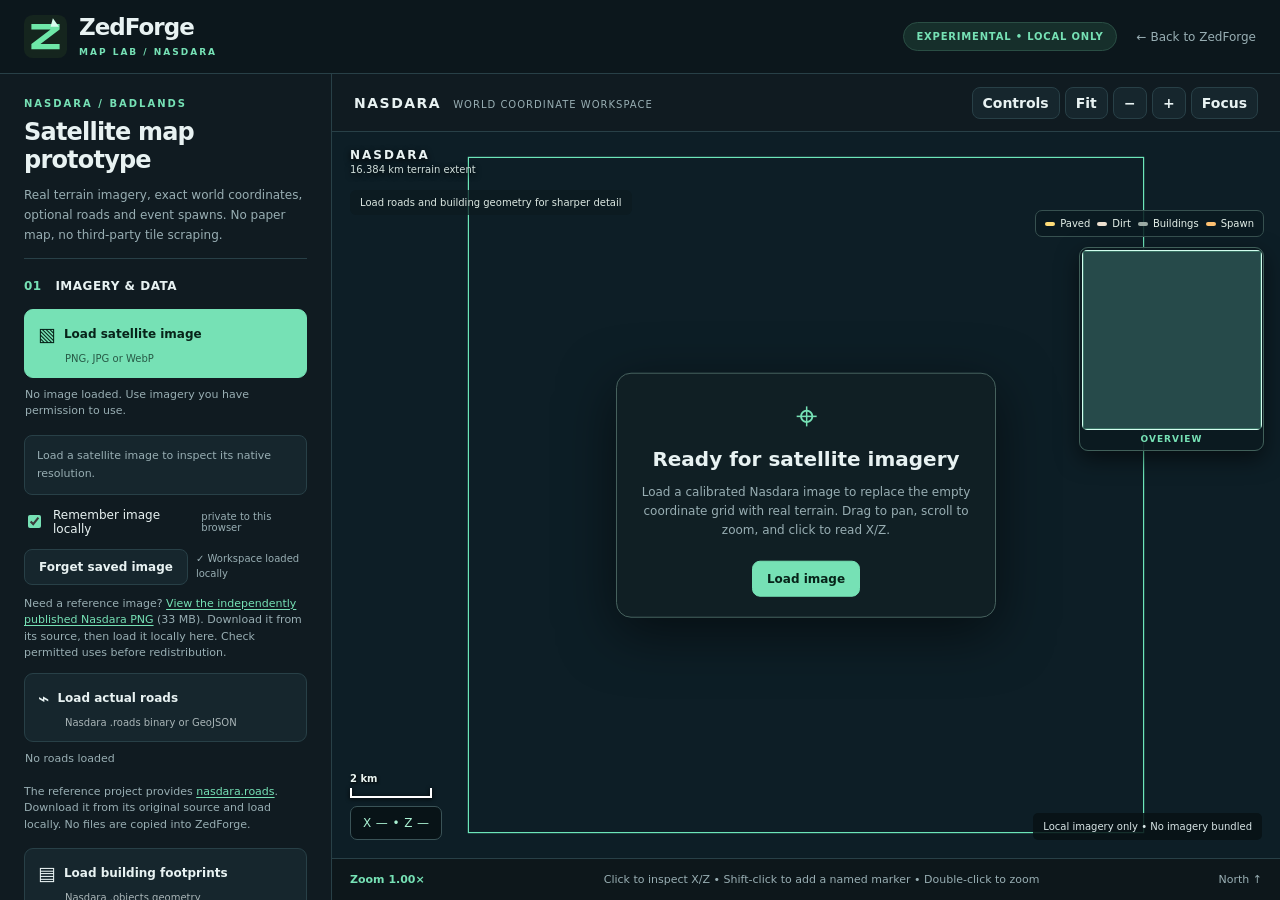
==== map-lab/index.html @ c5c5b5a6 "Stabilize Nasdara buildings and road detail" ====
<!doctype html>
<html lang="en">
<head>
<meta charset="utf-8">
<meta name="viewport" content="width=device-width, initial-scale=1">
<meta name="theme-color" content="#0c1214">
<meta name="description" content="ZedForge Map Lab — offline-capable calibrated Nasdara satellite viewer, marker manager and local storage.">
<title>Nasdara Map Lab • ZedForge</title>
<link rel="icon" href="../assets/logo.svg" type="image/svg+xml">
<link rel="stylesheet" href="./style.css">
<script src="./projection.js" defer></script>
<script src="./storage.js" defer></script>
<script src="../vendor/jszip.min.js" defer></script>
<script src="./mapdata.js" defer></script>
<script src="./app.js" defer></script>
</head>
<body>
<div class="shell">
<header class="topbar">
 <div class="brand"><img src="../assets/logo.svg" alt=""><div><strong>ZedForge</strong><small>MAP LAB / NASDARA</small></div></div>
 <div class="topright"><span class="state-pill">EXPERIMENTAL • LOCAL ONLY</span><a href="../" class="backlink">← Back to ZedForge</a></div>
</header>
<div class="workspace">
<aside class="sidebar">
 <div class="head"><div class="eyebrow">NASDARA / BADLANDS</div><h1>Satellite map prototype</h1><p>Real terrain imagery, exact world coordinates, optional roads and event spawns. No paper map, no third-party tile scraping.</p></div>
 <section class="group">
  <h2><span>01</span> Imagery & data</h2>
  <label class="file-button" for="image-file"><span>▧</span> Load satellite image <small>PNG, JPG or WebP</small></label>
  <input id="image-file" type="file" accept="image/png,image/jpeg,image/webp" hidden>
  <div class="data-state" id="image-status">No image loaded. Use imagery you have permission to use.</div>
  <div id="source-quality" class="source-quality" role="status">Load a satellite image to inspect its native resolution.</div>
  <label class="toggle" for="remember-image"><input id="remember-image" type="checkbox" checked> Remember image locally <span>private to this browser</span></label>
  <div class="button-row storage-line"><button id="forget-image" class="secondary">Forget saved image</button><span id="local-storage-status" class="data-state">Checking local storage…</span></div>
  <p class="hint">Need a reference image? <a class="reference-link" href="https://github.com/FeliciaDayZ/DayZ-Vehicle-Map/blob/main/data/maps/nasdara.png" target="_blank" rel="noopener noreferrer">View the independently published Nasdara PNG</a> (33 MB). Download it from its source, then load it locally here. Check permitted uses before redistribution.</p>
  <label class="file-button secondary" for="roads-file"><span>⌁</span> Load actual roads <small>Nasdara .roads binary or GeoJSON</small></label>
  <input id="roads-file" type="file" accept=".roads,.json,.geojson,application/json,application/octet-stream" hidden>
  <div class="data-state" id="roads-status">No roads loaded</div>
  <p class="hint source-tip">The reference project provides <a class="reference-link" target="_blank" rel="noopener noreferrer" href="https://github.com/FeliciaDayZ/DayZ-Vehicle-Map/blob/main/data/roads/nasdara.roads">nasdara.roads</a>. Download it from its original source and load locally. No files are copied into ZedForge.</p>
  <label class="file-button secondary" for="objects-file"><span>▤</span> Load building footprints <small>Nasdara .objects geometry</small></label>
  <input id="objects-file" type="file" accept=".objects,application/octet-stream" hidden>
  <div class="data-state" id="objects-status">No structure layer</div>
  <label class="file-button secondary" for="pictures-file"><span>▧</span> Load detailed building pictures <small>ZIP of numbered PNGs, or select multiple PNG files</small></label>
  <input id="pictures-file" type="file" accept=".zip,image/png" multiple hidden>
  <div class="data-state" id="pictures-status">No building pictures loaded; polygons will be shown instead</div>
  <p class="hint source-tip">To add accurate footprints, use the independently published <a class="reference-link" target="_blank" rel="noopener noreferrer" href="https://github.com/FeliciaDayZ/DayZ-Vehicle-Map/blob/main/data/objects/nasdara/nasdara.objects">nasdara.objects</a> file. It contains model outlines. For detailed top-down artwork, add a ZIP of the corresponding <a class="reference-link" target="_blank" rel="noopener noreferrer" href="https://github.com/FeliciaDayZ/DayZ-Vehicle-Map/tree/main/data/objects/nasdara/pictures">numbered model pictures</a> or select the PNG files from that directory. Image decoding is lazy and memory-bounded.</p>
  <label class="file-button secondary" for="events-file"><span>⌖</span> Add spawn overlay <small>cfgeventspawns.xml • optional</small></label>
  <input id="events-file" type="file" accept=".xml,text/xml,application/xml" hidden>
  <div class="data-state" id="events-status">No event positions loaded</div>
 </section>
 <section class="group">
  <h2><span>02</span> Layers</h2>
  <label class="toggle"><input id="show-roads" type="checkbox" checked> Roads <span>vector overlay</span></label>
  <label class="toggle sub-toggle"><input id="show-asphalt" type="checkbox" checked> Paved roads</label>
  <label class="toggle sub-toggle"><input id="show-dirt" type="checkbox" checked> Dirt tracks</label>
  <label class="toggle"><input id="show-structures" type="checkbox" checked> Detailed buildings <span>high zoom • PNG artwork if loaded</span></label>
  <label class="toggle"><input id="show-spawns" type="checkbox" checked> Imported spawn positions</label>
  <label class="toggle"><input id="show-grid" type="checkbox"> Coordinate grid</label>
  <label class="toggle"><input id="show-overview" type="checkbox" checked> Overview navigator</label>
  <label class="toggle"><input id="show-markers" type="checkbox" checked> My markers</label>
  <label class="field" for="event-filter">Event filter</label>
  <select id="event-filter"><option value="all">All events</option></select>
  <label class="field" for="satellite-tone">Satellite appearance</label>
  <select id="satellite-tone"><option value="natural">Natural colours</option><option value="vivid">Enhanced detail</option><option value="lowlight">Darkened tactical</option></select>
  <label class="field" for="overlay-alpha">Overlay strength <output id="overlay-alpha-value">85%</output></label>
  <input id="overlay-alpha" type="range" min="20" max="100" step="5" value="85">
  <label class="field" for="road-visibility">Road visibility <output id="road-visibility-value">120%</output></label>
  <input id="road-visibility" type="range" min="40" max="140" step="10" value="120">
  <p class="hint">Adjust roadway contrast independently of building opacity.</p>
 </section>
 <section class="group">
  <h2><span>03</span> Coordinates</h2>
  <p class="hint">X increases east, Z increases north. Use metres, not image pixels.</p>
  <div class="coords"><label>X <input id="coord-x" type="number" min="0" max="16384" step="0.001" placeholder="X" value="8192"></label><label>Z <input id="coord-z" type="number" min="0" max="16384" step="0.001" placeholder="Z" value="8192"></label></div>
  <div class="button-row"><button id="go-coords" class="primary">Locate</button><button id="add-marker" class="secondary">+ Marker</button></div>
  <div class="button-row"><button id="update-marker" class="secondary" disabled>Update selected marker</button></div>
  <div class="button-row"><button id="copy-coords" class="secondary">Copy X/Z</button><button id="export-markers" class="secondary">Export CSV</button></div>
  <div class="button-row"><button id="clear-markers" class="subtle">Clear markers</button></div>
  <div class="tool-divider"></div>
  <div class="section-label">DISTANCE MEASUREMENT</div>
  <div class="button-row"><button id="measure-toggle" class="secondary">Measure distance</button><button id="measure-reset" class="secondary">Clear measurement</button></div>
  <div class="data-state" id="measure-status">Measure the distance between two map locations in metres.</div>
  <label class="field" for="marker-label">Marker label (optional)</label>
  <input type="text" id="marker-label" maxlength="60" placeholder="e.g. Trader, Vehicle spawn">
  <div id="marker-count" class="data-state">0 markers</div>
  <div id="marker-list" class="marker-list" aria-label="Saved coordinate markers"><div class="data-state">No markers placed yet.</div></div>
 </section>
 <div class="sidebar-foot">
  <strong>Verified calibration</strong>
  <p>16,384 × 16,384 m • north-up<br>4,096px reference image = 4 m/px<br>Image Y = (1 − Z / 16,384) × height.</p>
  <p class="privacy">Your uploaded images, roads and XML are processed in your browser. Optionally saved in this browser's local storage. Nothing is sent to our servers.</p>
 </div>
</aside>
<main class="map-shell">
 <div class="map-toolbar"><div class="map-title"><strong>NASDARA</strong><span>WORLD COORDINATE WORKSPACE</span></div>
 <div class="toolbar-actions"><button id="toggle-sidebar" aria-label="Toggle controls">Controls</button><button id="fit-map" aria-label="Fit map">Fit</button><button id="zoom-out" aria-label="Zoom out">−</button><button id="zoom-in" aria-label="Zoom in">+</button><button id="focus-map" aria-label="Toggle focused map view">Focus</button></div>
 </div>
 <div class="map-region" id="map-region" aria-label="Drop your own calibrated Nasdara satellite PNG here to load it">
   <canvas id="map-canvas" aria-label="Interactive Nasdara map" role="img"></canvas>
   <div class="loading-panel" id="empty-overlay">
    <div class="empty-symbol">⌖</div>
    <h2>Ready for satellite imagery</h2><p>Load a calibrated Nasdara image to replace the empty coordinate grid with real terrain. Drag to pan, scroll to zoom, and click to read X/Z.</p>
    <label for="image-file" class="primary inline-upload">Load image</label>
   </div>
   <div class="map-corner"><strong>NASDARA</strong><span>16.384 km terrain extent</span></div>
   <div class="map-readout" id="cursor-readout">X — • Z —</div>
   <div class="map-credit" id="map-credit">Local imagery only • No imagery bundled</div>
   <div class="map-legend"><span><i class="legend-road"></i> Paved</span><span><i class="legend-dirt"></i> Dirt</span><span><i class="legend-building"></i> Buildings</span><span><i class="legend-spawn"></i> Spawn</span></div>
   <div class="scale-widget"><div id="scale-label">1 km</div><div id="scale-line"></div></div>
   <div id="overview-panel" class="overview-panel"><canvas id="overview-canvas" width="180" height="180" aria-label="Map overview navigator" title="Click to jump to a location"></canvas><span>OVERVIEW</span></div>
   <div id="map-layer-count" class="layer-info" role="status">Satellite image only • Load actual roads and buildings for detail</div>
   <div class="drop-prompt" id="map-drop-prompt">Drop satellite image to load locally</div>
 </div>
 <div class="bottom-bar"><span id="zoom-label">Zoom 1×</span><span id="selected-readout">Click to inspect X/Z • Shift-click to add a named marker • Double-click to zoom</span><span id="notice">North ↑</span></div>
</main>
</div>
<div class="toast" id="toast" role="status" aria-live="polite"></div>
</div>
</body>
</html>
---- map-lab/style.css ----
:root{font-family:Inter,system-ui,-apple-system,"Segoe UI",sans-serif;color-scheme:dark;--bg:#0a1115;--panel:#101b21;--panel2:#16262d;--edge:#284047;--text:#e8f2f2;--muted:#98aeb3;--accent:#76e1b5;--accentText:#072319;--amber:#f1c27d}*{box-sizing:border-box}body{margin:0;background:var(--bg);color:var(--text)}button,input,select{font:inherit}button{cursor:pointer}button:disabled{opacity:.45;cursor:not-allowed}a{color:inherit;text-decoration:none}.shell{height:100dvh;min-height:530px;display:flex;flex-direction:column}.topbar{height:74px;background:#0c171c;border-bottom:1px solid var(--edge);display:flex;align-items:center;justify-content:space-between;gap:16px;padding:0 24px;flex-shrink:0}.brand{display:flex;align-items:center;gap:12px}.brand img{height:43px;width:43px}.brand strong{display:block;font-size:23px;letter-spacing:-1px}.brand small{font-weight:800;letter-spacing:2px;font-size:9px;color:var(--accent)}.topright{display:flex;align-items:center;gap:20px}.state-pill{border:1px solid #2a4e44;background:#162f2b;padding:8px 12px;color:var(--accent);font-size:10px;font-weight:800;letter-spacing:.8px;border-radius:20px}.backlink{font-size:12px;color:var(--muted)}.backlink:hover{color:var(--accent)}.workspace{display:flex;min-height:0;flex:1}.sidebar{width:332px;flex:0 0 332px;overflow-y:auto;background:var(--panel);border-right:1px solid var(--edge);padding:24px}.eyebrow{font-size:10px;letter-spacing:2px;font-weight:850;color:var(--accent)}h1{font-size:24px;line-height:1.15;margin:10px 0;letter-spacing:-.8px}.head p{font-size:12px;line-height:1.65;color:var(--muted)}.group{border-top:1px solid var(--edge);padding:20px 0}.group h2{font-size:12px;letter-spacing:.5px;text-transform:uppercase;margin:0 0 16px}.group h2 span{color:var(--accent);padding-right:9px}.file-button{display:flex;flex-wrap:wrap;align-items:center;gap:8px;background:var(--accent);color:var(--accentText);padding:13px;border:1px solid var(--accent);border-radius:9px;cursor:pointer;font-size:12px;font-weight:800;margin-top:8px}.file-button span{font-size:19px}.file-button small{font-size:10px;flex-basis:100%;margin-left:27px;font-weight:500;opacity:.7}.file-button.secondary{background:var(--panel2);color:var(--text);border-color:var(--edge)}.file-button:hover{filter:brightness(1.08)}.data-state{font-size:11px;color:var(--muted);padding:9px 1px;line-height:1.45}.toggle{display:flex;gap:9px;align-items:center;font-size:12px;margin:13px 0;color:var(--text)}.toggle span{color:var(--muted);font-size:10px}.toggle input{accent-color:var(--accent)}.field{font-size:11px;font-weight:700;color:var(--muted);display:block;margin:20px 0 6px}select,input[type=number]{background:var(--panel2);border:1px solid var(--edge);border-radius:8px;color:var(--text);padding:10px;width:100%;min-width:0}select:focus-visible,input:focus-visible,button:focus-visible,.file-button:focus-visible{outline:2px solid var(--accent);outline-offset:2px}.hint{font-size:11px;color:var(--muted);line-height:1.5}.coords{display:grid;grid-template-columns:1fr 1fr;gap:8px}.coords label{font-size:11px;color:var(--muted);font-weight:700}.coords input{margin-top:5px}.button-row{display:flex;gap:8px;margin-top:8px}.button-row button{flex:1;min-width:0}button,.inline-upload{border:1px solid var(--edge);border-radius:8px;background:var(--panel2);color:var(--text);padding:10px 14px;font-size:12px;font-weight:750}.primary,.inline-upload{background:var(--accent);color:var(--accentText);border-color:var(--accent)}.subtle{background:transparent;color:var(--muted)}button:hover,.inline-upload:hover{filter:brightness(1.1)}.sidebar-foot{border-top:1px solid var(--edge);padding-top:18px;font-size:11px}.sidebar-foot strong{color:var(--accent)}.sidebar-foot p{color:var(--muted);line-height:1.7}.privacy{border-left:2px solid var(--accent);padding-left:10px}.map-shell{min-width:0;min-height:0;flex:1;display:flex;flex-direction:column}.map-toolbar{height:58px;background:var(--panel);border-bottom:1px solid var(--edge);padding:0 22px;display:flex;align-items:center;justify-content:space-between;flex-shrink:0}.map-title{display:flex;gap:12px;align-items:baseline}.map-title strong{font-size:14px;letter-spacing:1.5px}.map-title span{font-size:10px;color:var(--muted);letter-spacing:1px}.toolbar-actions{display:flex;gap:5px}.toolbar-actions button{height:32px;min-width:34px;padding:0 10px;font-size:14px}.map-region{position:relative;min-height:200px;flex:1;overflow:hidden;background:radial-gradient(ellipse at 50% 44%,#15262b,#09151a)}#map-canvas{width:100%;height:100%;display:block;touch-action:none;cursor:crosshair}.map-region.dragging #map-canvas{cursor:grabbing}.map-corner{position:absolute;top:16px;left:18px;display:flex;flex-direction:column;gap:2px;pointer-events:none;text-shadow:0 2px 6px #000}.map-corner strong{font-size:12px;letter-spacing:2px}.map-corner span{font-size:10px;color:#d0deda}.map-readout{position:absolute;left:18px;bottom:18px;background:#071216db;border:1px solid #3a5357;border-radius:7px;color:#aaf2d3;padding:9px 12px;font-size:12px;letter-spacing:.4px;font-variant-numeric:tabular-nums;pointer-events:none}.map-credit{position:absolute;right:18px;bottom:18px;color:#d8e5e6;background:#071216db;padding:8px 10px;border-radius:5px;font-size:10px;pointer-events:none}.bottom-bar{background:#0d171b;border-top:1px solid var(--edge);display:flex;align-items:center;justify-content:space-between;gap:10px;padding:12px 18px;font-size:11px;color:var(--muted);min-height:42px}.bottom-bar span:first-child{color:var(--accent);font-weight:750}.loading-panel{position:absolute;top:50%;left:50%;transform:translate(-50%,-50%);text-align:center;max-width:min(380px,calc(100vw - 60px));padding:20px;border:1px solid #46615d;background:#101f25ef;border-radius:15px;box-shadow:0 15px 55px #0008}.loading-panel h2{font-size:20px;margin:8px 0}.loading-panel p{font-size:12px;color:var(--muted);line-height:1.6}.empty-symbol{font-size:38px;color:var(--accent)}.inline-upload{display:inline-block;cursor:pointer;margin-top:8px}.loading-panel.hidden{display:none}.toast{position:fixed;right:20px;bottom:68px;max-width:min(400px,90vw);background:var(--panel2);border:1px solid var(--accent);border-radius:9px;padding:14px 18px;font-size:12px;color:var(--text);box-shadow:0 8px 32px #000a;z-index:10;display:none}@media(max-width:850px){.shell{height:auto;min-height:100dvh}.workspace{flex-direction:column}.sidebar{width:100%;flex:0 0 auto;max-height:none;overflow:visible}.map-shell{height:67vh;min-height:420px}.topbar{padding:0 12px}.topright{gap:8px}.state-pill{display:none}.map-title span{display:none}.bottom-bar{font-size:10px}.bottom-bar span:last-child{display:none}}
/* Map Lab v0.3.2 — durable local imagery and marker management */
.source-quality{background:var(--panel2);border:1px solid var(--edge);padding:11px 12px;border-radius:8px;line-height:1.6;font-size:11px;color:var(--muted);margin:8px 0 12px}
.storage-line{align-items:center}
.storage-line button{flex:0 0 auto}
.storage-line .data-state{font-size:10px;padding:0}
#marker-label{width:100%;min-width:0;background:var(--panel2);border:1px solid var(--edge);border-radius:8px;color:var(--text);padding:10px;margin-bottom:10px}
.marker-list{max-height:225px;overflow-y:auto;display:flex;flex-direction:column;gap:5px}
.marker-line{border:1px solid var(--edge);background:var(--panel2);border-radius:8px;padding:8px 9px;display:flex;align-items:center;gap:8px}
.marker-line .marker-label{font-size:11px;font-weight:800;line-height:1.4;overflow-wrap:anywhere;display:block}
.marker-line .marker-coords{font-size:10px;color:var(--muted);display:block;margin-top:3px}
.marker-line .marker-open{background:transparent;border:0;color:var(--text);padding:3px;flex:1;text-align:left;min-width:0}
.marker-line .marker-delete{border-color:var(--edge);padding:4px 8px;font-size:12px;color:#f3aab1;flex:0 0 auto}
.marker-line .marker-open:hover .marker-label{color:var(--accent)}
.map-region.drop-active:after{content:"";position:absolute;inset:8px;border:3px dashed var(--accent);border-radius:8px;pointer-events:none;z-index:3}
.drop-prompt{display:none;position:absolute;top:50%;left:50%;transform:translate(-50%,-50%);background:#0d242ef5;border:1px solid var(--accent);border-radius:14px;color:#c2ffe2;font-size:17px;font-weight:800;padding:36px 30px;z-index:4;pointer-events:none}
.map-region.drop-active .drop-prompt{display:block}
@media(max-width:850px){.marker-list{max-height:180px}}

.marker-line.selected{border-color:var(--accent);background:#16342d}
.marker-line.selected .marker-label{color:var(--accent)}

/* v0.3.3 major map rendering release */
.reference-link{color:var(--accent);text-decoration:underline;text-underline-offset:2px}
.source-tip{font-size:11px;margin:8px 0 15px}
.sub-toggle{padding-left:19px;opacity:.85}
#overlay-alpha{display:block;width:100%;accent-color:var(--accent);margin:10px 0 5px}
#overlay-alpha-value{float:right;color:var(--accent);font-weight:750}
.tool-divider{border-top:1px solid var(--edge);margin:20px 0}
.section-label{font-size:10px;letter-spacing:1.6px;font-weight:850;color:var(--accent)}
.map-legend{position:absolute;right:16px;top:78px;display:flex;flex-wrap:wrap;gap:7px;pointer-events:none;color:#e4f0e9;background:#0a1b20d9;border:1px solid #375150;border-radius:7px;padding:7px 9px;font-size:10px}
.map-legend span{display:inline-flex;align-items:center;gap:5px}
.map-legend i{width:10px;height:4px;border-radius:4px;display:inline-block}
.legend-road{background:#ffdc78}.legend-dirt{background:#eee0d0}.legend-building{background:#9baaa4}.legend-spawn{background:#ffc171}
.scale-widget{position:absolute;left:18px;bottom:60px;pointer-events:none;color:#e8f4f0;text-shadow:1px 1px 3px #000;font-size:10px;font-weight:750}
#scale-line{width:80px;height:10px;border-left:2px solid white;border-right:2px solid white;border-bottom:2px solid white;filter:drop-shadow(0 1px 2px black);margin-top:4px}
.overview-panel{position:absolute;right:16px;top:115px;width:185px;padding:2px;background:#0b1b20ec;border:1px solid #41605a;border-radius:9px;box-shadow:0 8px 22px #0008}
.overview-panel canvas{display:block;width:180px;height:180px;cursor:crosshair;border-radius:5px}
.overview-panel span{display:block;text-align:center;font-size:9px;font-weight:850;color:var(--accent);letter-spacing:1px;padding:4px}
.overview-panel.hidden{display:none}
.layer-info{position:absolute;left:18px;top:58px;max-width:45%;font-size:10px;color:#dce8e2;padding:7px 10px;background:#0b1b20ba;border-radius:6px;pointer-events:none}
.focus-mode .sidebar{display:none}
.focus-mode .map-shell{width:100%}
.focus-mode .map-toolbar{height:47px}
.map-region.measuring #map-canvas{cursor:crosshair}
#measure-toggle.active{border-color:var(--accent);color:var(--accent);background:#15362a}
@media(max-width:960px){.overview-panel{right:12px;top:110px;width:145px}.overview-panel canvas{width:140px;height:140px}.map-legend{max-width:180px}.layer-info{max-width:56%}}
@media(max-width:580px){.overview-panel{display:none}.map-toolbar{padding:0 8px}.toolbar-actions{gap:3px}.toolbar-actions button{padding:0 7px;font-size:12px}.map-title{font-size:11px}.map-legend{display:none}.layer-info{max-width:88%;top:52px}.map-readout{bottom:13px}.scale-widget{bottom:57px}}

/* Zoomed building picture layer, matching local .objects model indices */
#pictures-status{color:var(--accent)}

#road-visibility{display:block;width:100%;accent-color:var(--accent);margin:10px 0 4px}
#road-visibility-value{float:right;color:var(--accent);font-weight:800}
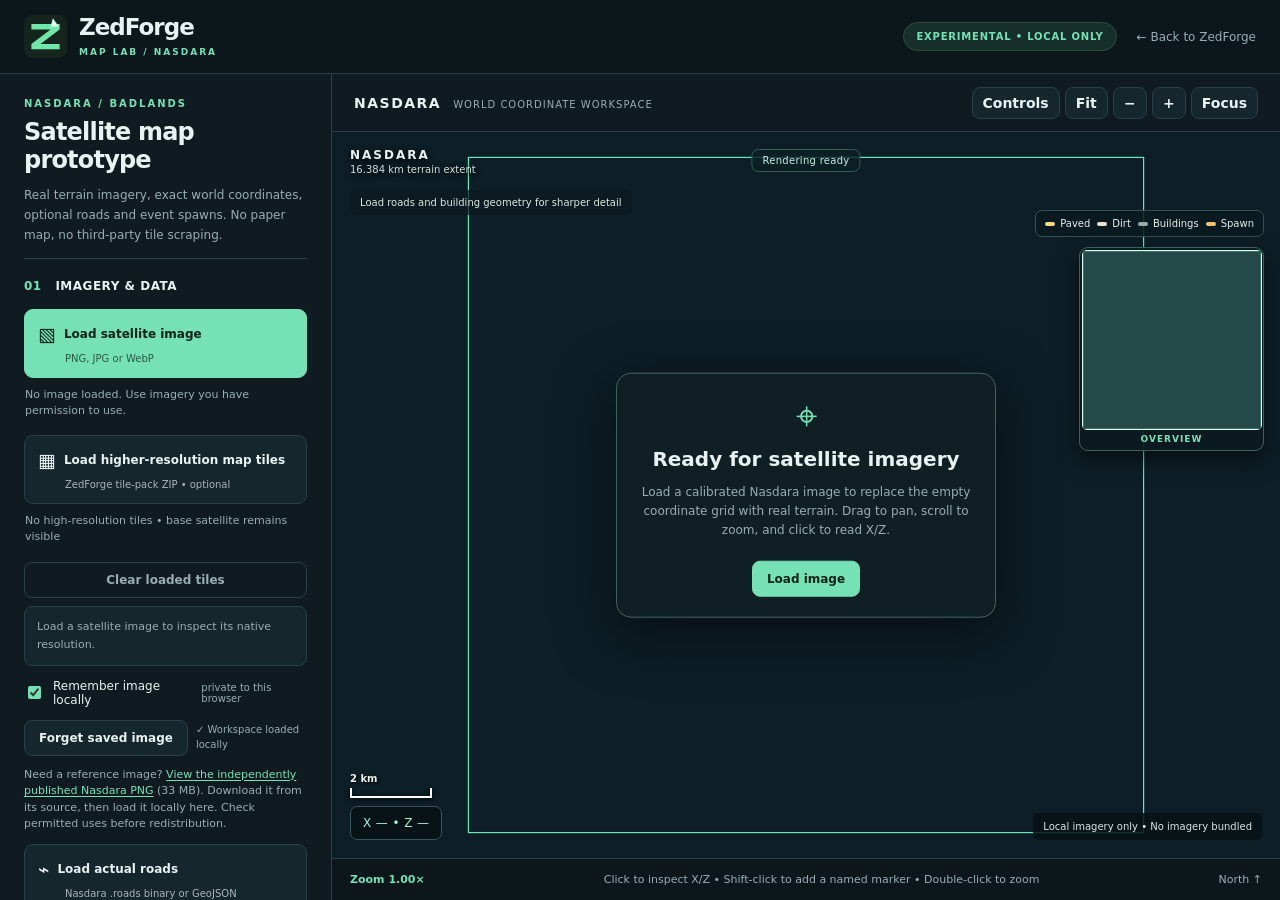
==== commit 7336889e: "Complete Nasdara map tools release" ====
--- a/map-lab/index.html
+++ b/map-lab/index.html
@@ -12,6 +12,8 @@
 <script src="./storage.js" defer></script>
 <script src="../vendor/jszip.min.js" defer></script>
 <script src="./mapdata.js" defer></script>
+<script src="./vegetation.js" defer></script>
+<script src="./advanced.js" defer></script>
 <script src="./app.js" defer></script>
 </head>
 <body>
@@ -28,6 +30,10 @@
   <label class="file-button" for="image-file"><span>▧</span> Load satellite image <small>PNG, JPG or WebP</small></label>
   <input id="image-file" type="file" accept="image/png,image/jpeg,image/webp" hidden>
   <div class="data-state" id="image-status">No image loaded. Use imagery you have permission to use.</div>
+  <label class="file-button secondary" for="tile-file"><span>▦</span> Load higher-resolution map tiles <small>ZedForge tile-pack ZIP • optional</small></label>
+  <input id="tile-file" type="file" accept=".zip,application/zip" hidden>
+  <div class="data-state" id="tile-status">No high-resolution tiles • base satellite remains visible</div>
+  <div class="button-row"><button id="clear-tiles" class="subtle">Clear loaded tiles</button></div>
   <div id="source-quality" class="source-quality" role="status">Load a satellite image to inspect its native resolution.</div>
   <label class="toggle" for="remember-image"><input id="remember-image" type="checkbox" checked> Remember image locally <span>private to this browser</span></label>
   <div class="button-row storage-line"><button id="forget-image" class="secondary">Forget saved image</button><span id="local-storage-status" class="data-state">Checking local storage…</span></div>
@@ -46,6 +52,12 @@
   <label class="file-button secondary" for="events-file"><span>⌖</span> Add spawn overlay <small>cfgeventspawns.xml • optional</small></label>
   <input id="events-file" type="file" accept=".xml,text/xml,application/xml" hidden>
   <div class="data-state" id="events-status">No event positions loaded</div>
+  <label class="file-button secondary" for="poi-file"><span>⌖</span> Import place names / locations <small>CSV or GeoJSON • towns, military, fuel, landmarks</small></label>
+  <input id="poi-file" type="file" accept=".csv,.json,.geojson,text/csv,application/json" hidden>
+  <div class="data-state" id="poi-status">No verified POI locations imported</div>
+  <label class="file-button secondary" for="trees-file"><span>♣</span> Import actual vegetation points <small>CSV / GeoJSON with game X/Z positions</small></label>
+  <input id="trees-file" type="file" accept=".csv,.json,.geojson,text/csv,application/json" hidden>
+  <div class="data-state" id="trees-status">No tree-position dataset imported • colour enhancement still available</div>
  </section>
  <section class="group">
   <h2><span>02</span> Layers</h2>
@@ -57,14 +69,26 @@
   <label class="toggle"><input id="show-grid" type="checkbox"> Coordinate grid</label>
   <label class="toggle"><input id="show-overview" type="checkbox" checked> Overview navigator</label>
   <label class="toggle"><input id="show-markers" type="checkbox" checked> My markers</label>
+  <label class="toggle"><input id="show-pois" type="checkbox" checked> Towns, places and POI labels</label>
+  <label class="toggle"><input id="show-trees" type="checkbox" checked> Verified trees <span>only if imported</span></label>
   <label class="field" for="event-filter">Event filter</label>
   <select id="event-filter"><option value="all">All events</option></select>
+  <label class="field" for="poi-search">Find a mapped location</label>
+  <input id="poi-search" type="search" placeholder="Town, airfield, military…" autocomplete="off">
+  <select id="poi-results" class="poi-results" size="4" aria-label="Matching map locations"></select>
+  <div class="data-state" id="poi-search-status">Import a named location file to search.</div>
   <label class="field" for="satellite-tone">Satellite appearance</label>
   <select id="satellite-tone"><option value="natural">Natural colours</option><option value="vivid">Enhanced detail</option><option value="lowlight">Darkened tactical</option></select>
   <label class="field" for="overlay-alpha">Overlay strength <output id="overlay-alpha-value">85%</output></label>
   <input id="overlay-alpha" type="range" min="20" max="100" step="5" value="85">
   <label class="field" for="road-visibility">Road visibility <output id="road-visibility-value">120%</output></label>
   <input id="road-visibility" type="range" min="40" max="140" step="10" value="120">
+  <label class="field" for="road-width">Road overlay width <output id="road-width-value">8.0 m</output></label>
+  <input id="road-width" type="range" min="3" max="12" step="0.5" value="8">
+  <p class="hint">At close zoom, scales paved road width to the terrain's metres; dirt tracks remain narrower. Overview width is unchanged.</p>
+  <label class="field" for="vegetation-detail">Vegetation detail <output id="vegetation-detail-value">60%</output></label>
+  <input id="vegetation-detail" type="range" min="0" max="100" step="10" value="60">
+  <p class="hint">Highlights existing green tree cover. Set to 0% for natural satellite colours.</p>
   <p class="hint">Adjust roadway contrast independently of building opacity.</p>
  </section>
  <section class="group">
@@ -79,6 +103,13 @@
   <div class="section-label">DISTANCE MEASUREMENT</div>
   <div class="button-row"><button id="measure-toggle" class="secondary">Measure distance</button><button id="measure-reset" class="secondary">Clear measurement</button></div>
   <div class="data-state" id="measure-status">Measure the distance between two map locations in metres.</div>
+  <div class="tool-divider"></div>
+  <div class="section-label">LANDMARK COORDINATE ALIGNMENT</div>
+  <p class="hint">Compare known world X/Z positions with pixel positions in the source satellite. Only apply an offset supported by your own verified reference points.</p>
+  <label class="file-button secondary" for="calibration-file">Load landmark checks <small>CSV: name,x,z,pixelX,pixelY</small></label>
+  <input id="calibration-file" type="file" accept=".csv,text/csv" hidden>
+  <div id="calibration-status" class="data-state">No coordinate checks loaded; default world calibration stays unchanged.</div>
+  <div class="button-row"><button id="apply-calibration" class="secondary" disabled>Apply measured offset</button><button id="reset-calibration" class="subtle">Reset</button></div>
   <label class="field" for="marker-label">Marker label (optional)</label>
   <input type="text" id="marker-label" maxlength="60" placeholder="e.g. Trader, Vehicle spawn">
   <div id="marker-count" class="data-state">0 markers</div>
@@ -104,6 +135,7 @@
    <div class="map-corner"><strong>NASDARA</strong><span>16.384 km terrain extent</span></div>
    <div class="map-readout" id="cursor-readout">X — • Z —</div>
    <div class="map-credit" id="map-credit">Local imagery only • No imagery bundled</div>
+   <div class="frame-metrics" id="frame-metrics" aria-label="Map rendering performance">Rendering ready</div>
    <div class="map-legend"><span><i class="legend-road"></i> Paved</span><span><i class="legend-dirt"></i> Dirt</span><span><i class="legend-building"></i> Buildings</span><span><i class="legend-spawn"></i> Spawn</span></div>
    <div class="scale-widget"><div id="scale-label">1 km</div><div id="scale-line"></div></div>
    <div id="overview-panel" class="overview-panel"><canvas id="overview-canvas" width="180" height="180" aria-label="Map overview navigator" title="Click to jump to a location"></canvas><span>OVERVIEW</span></div>
--- a/map-lab/style.css
+++ b/map-lab/style.css
@@ -52,3 +52,22 @@
 
 #road-visibility{display:block;width:100%;accent-color:var(--accent);margin:10px 0 4px}
 #road-visibility-value{float:right;color:var(--accent);font-weight:800}
+
+#vegetation-detail{display:block;width:100%;accent-color:var(--accent);margin:9px 0 4px}
+#vegetation-detail-value{float:right;color:var(--accent);font-weight:800}
+
+/* Actual close-up road coverage is controlled separately from visibility. */
+#road-width{display:block;width:100%;accent-color:var(--accent);margin:9px 0 5px}
+#road-width-value{float:right;color:var(--accent);font-weight:800}
+
+/* Consolidated map upgrade — optional satellite tiles, POIs, trees, landmark checks */
+#poi-search{width:100%;background:var(--panel2);border:1px solid var(--edge);border-radius:8px;color:var(--text);padding:10px}
+#poi-results{min-height:80px;height:116px;font-size:11px;display:block;overflow:auto;margin:8px 0 2px;padding:5px}
+#poi-results:empty{display:none}
+#poi-results option{padding:5px 6px;border-radius:4px}
+#poi-results option:hover{background:#2c4449}
+.frame-metrics{position:absolute;top:17px;left:50%;transform:translateX(-50%);z-index:1;
+ background:#0b2025c9;color:#cbefe1;border:1px solid #355d56;border-radius:7px;
+ padding:5px 10px;font-size:10px;letter-spacing:.3px;pointer-events:none;white-space:nowrap}
+.map-region .map-credit{max-width:35%;overflow:hidden;text-overflow:ellipsis;white-space:nowrap}
+@media(max-width:820px){.frame-metrics{top:48px;left:50%;font-size:9px}.map-region .map-credit{max-width:55%}}
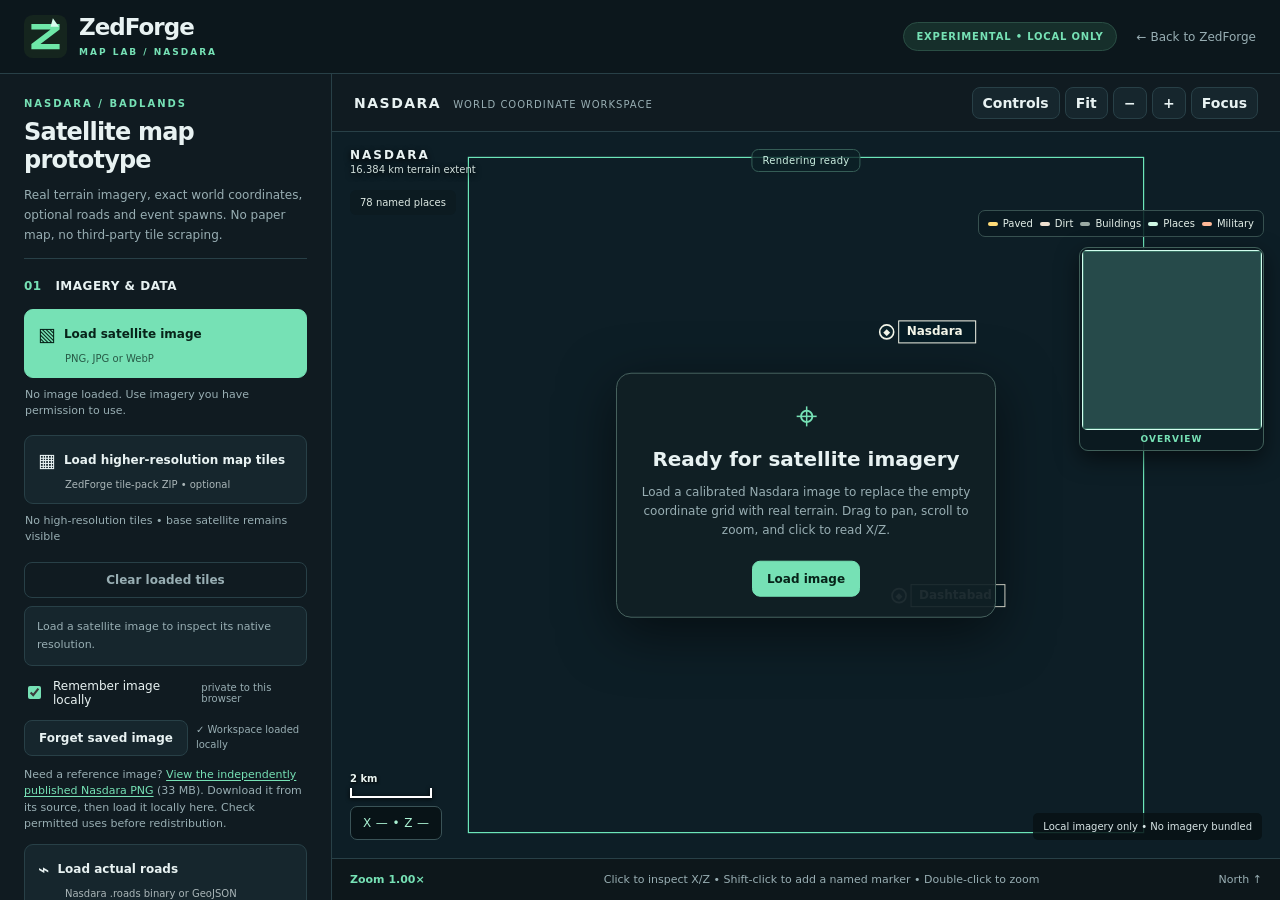
==== commit 5cfe35ba: "Bundle permanent Nasdara locations" ====
--- a/map-lab/index.html
+++ b/map-lab/index.html
@@ -14,6 +14,7 @@
 <script src="./mapdata.js" defer></script>
 <script src="./vegetation.js" defer></script>
 <script src="./advanced.js" defer></script>
+<script src="./places.js" defer></script>
 <script src="./app.js" defer></script>
 </head>
 <body>
@@ -49,12 +50,13 @@
   <input id="pictures-file" type="file" accept=".zip,image/png" multiple hidden>
   <div class="data-state" id="pictures-status">No building pictures loaded; polygons will be shown instead</div>
   <p class="hint source-tip">To add accurate footprints, use the independently published <a class="reference-link" target="_blank" rel="noopener noreferrer" href="https://github.com/FeliciaDayZ/DayZ-Vehicle-Map/blob/main/data/objects/nasdara/nasdara.objects">nasdara.objects</a> file. It contains model outlines. For detailed top-down artwork, add a ZIP of the corresponding <a class="reference-link" target="_blank" rel="noopener noreferrer" href="https://github.com/FeliciaDayZ/DayZ-Vehicle-Map/tree/main/data/objects/nasdara/pictures">numbered model pictures</a> or select the PNG files from that directory. Image decoding is lazy and memory-bounded.</p>
-  <label class="file-button secondary" for="events-file"><span>⌖</span> Add spawn overlay <small>cfgeventspawns.xml • optional</small></label>
+  <label class="file-button secondary" for="events-file" hidden><span>⌖</span> Event overlay pending proper icons <small>Not included in this release</small></label>
   <input id="events-file" type="file" accept=".xml,text/xml,application/xml" hidden>
-  <div class="data-state" id="events-status">No event positions loaded</div>
-  <label class="file-button secondary" for="poi-file"><span>⌖</span> Import place names / locations <small>CSV or GeoJSON • towns, military, fuel, landmarks</small></label>
+  <div class="data-state" id="events-status" hidden>Event icons pending; locations are intentionally omitted.</div>
+  <label class="file-button secondary" for="poi-file"><span>⌖</span> Add or override place locations <small>CSV / GeoJSON • optional precision updates</small></label>
   <input id="poi-file" type="file" accept=".csv,.json,.geojson,text/csv,application/json" hidden>
-  <div class="data-state" id="poi-status">No verified POI locations imported</div>
+  <div class="data-state" id="poi-status">78 named Nasdara locations included • approximate 100 m grid positions</div>
+  <p class="hint source-tip">Included: cities, towns, villages, industrial sites, airfield and military installations. Coordinates are grid-square centres (not exact doorways). <a class="reference-link" href="https://www.nasdaramap.com/guide" target="_blank" rel="noopener noreferrer">Location source</a></p>
   <label class="file-button secondary" for="trees-file"><span>♣</span> Import actual vegetation points <small>CSV / GeoJSON with game X/Z positions</small></label>
   <input id="trees-file" type="file" accept=".csv,.json,.geojson,text/csv,application/json" hidden>
   <div class="data-state" id="trees-status">No tree-position dataset imported • colour enhancement still available</div>
@@ -65,18 +67,21 @@
   <label class="toggle sub-toggle"><input id="show-asphalt" type="checkbox" checked> Paved roads</label>
   <label class="toggle sub-toggle"><input id="show-dirt" type="checkbox" checked> Dirt tracks</label>
   <label class="toggle"><input id="show-structures" type="checkbox" checked> Detailed buildings <span>high zoom • PNG artwork if loaded</span></label>
-  <label class="toggle"><input id="show-spawns" type="checkbox" checked> Imported spawn positions</label>
+  <label class="toggle" hidden><input id="show-spawns" type="checkbox" disabled> Imported event positions <span>icons pending</span></label>
   <label class="toggle"><input id="show-grid" type="checkbox"> Coordinate grid</label>
   <label class="toggle"><input id="show-overview" type="checkbox" checked> Overview navigator</label>
   <label class="toggle"><input id="show-markers" type="checkbox" checked> My markers</label>
-  <label class="toggle"><input id="show-pois" type="checkbox" checked> Towns, places and POI labels</label>
+  <label class="toggle"><input id="show-pois" type="checkbox" checked> Named Nasdara locations <span>78 built in</span></label>
+  <label class="toggle sub-toggle"><input id="show-villages" type="checkbox" checked> Villages</label>
+  <label class="toggle sub-toggle"><input id="show-military" type="checkbox" checked> Military installations</label>
+  <label class="toggle sub-toggle"><input id="show-industry" type="checkbox" checked> Industry and airfields</label>
   <label class="toggle"><input id="show-trees" type="checkbox" checked> Verified trees <span>only if imported</span></label>
-  <label class="field" for="event-filter">Event filter</label>
-  <select id="event-filter"><option value="all">All events</option></select>
+  <label class="field" for="event-filter" hidden>Event filter</label>
+  <select id="event-filter" hidden><option value="all">All events</option></select>
   <label class="field" for="poi-search">Find a mapped location</label>
   <input id="poi-search" type="search" placeholder="Town, airfield, military…" autocomplete="off">
   <select id="poi-results" class="poi-results" size="4" aria-label="Matching map locations"></select>
-  <div class="data-state" id="poi-search-status">Import a named location file to search.</div>
+  <div class="data-state" id="poi-search-status">78 permanent Nasdara locations ready • type to search</div>
   <label class="field" for="satellite-tone">Satellite appearance</label>
   <select id="satellite-tone"><option value="natural">Natural colours</option><option value="vivid">Enhanced detail</option><option value="lowlight">Darkened tactical</option></select>
   <label class="field" for="overlay-alpha">Overlay strength <output id="overlay-alpha-value">85%</output></label>
@@ -136,7 +141,7 @@
    <div class="map-readout" id="cursor-readout">X — • Z —</div>
    <div class="map-credit" id="map-credit">Local imagery only • No imagery bundled</div>
    <div class="frame-metrics" id="frame-metrics" aria-label="Map rendering performance">Rendering ready</div>
-   <div class="map-legend"><span><i class="legend-road"></i> Paved</span><span><i class="legend-dirt"></i> Dirt</span><span><i class="legend-building"></i> Buildings</span><span><i class="legend-spawn"></i> Spawn</span></div>
+   <div class="map-legend"><span><i class="legend-road"></i> Paved</span><span><i class="legend-dirt"></i> Dirt</span><span><i class="legend-building"></i> Buildings</span><span><i class="legend-city"></i> Places</span><span><i class="legend-military"></i> Military</span></div>
    <div class="scale-widget"><div id="scale-label">1 km</div><div id="scale-line"></div></div>
    <div id="overview-panel" class="overview-panel"><canvas id="overview-canvas" width="180" height="180" aria-label="Map overview navigator" title="Click to jump to a location"></canvas><span>OVERVIEW</span></div>
    <div id="map-layer-count" class="layer-info" role="status">Satellite image only • Load actual roads and buildings for detail</div>
--- a/map-lab/style.css
+++ b/map-lab/style.css
@@ -71,3 +71,11 @@
  padding:5px 10px;font-size:10px;letter-spacing:.3px;pointer-events:none;white-space:nowrap}
 .map-region .map-credit{max-width:35%;overflow:hidden;text-overflow:ellipsis;white-space:nowrap}
 @media(max-width:820px){.frame-metrics{top:48px;left:50%;font-size:9px}.map-region .map-credit{max-width:55%}}
+
+/* 78 bundled permanent place-name points; no event icons are bundled. */
+#poi-status{color:var(--accent);font-weight:700}
+#show-villages,#show-military,#show-industry{accent-color:var(--accent)}
+
+.map-legend .legend-city{background:#d0f8e5}
+.map-legend .legend-military{background:#ffb998}
+label[hidden],select[hidden],div[hidden]{display:none!important}
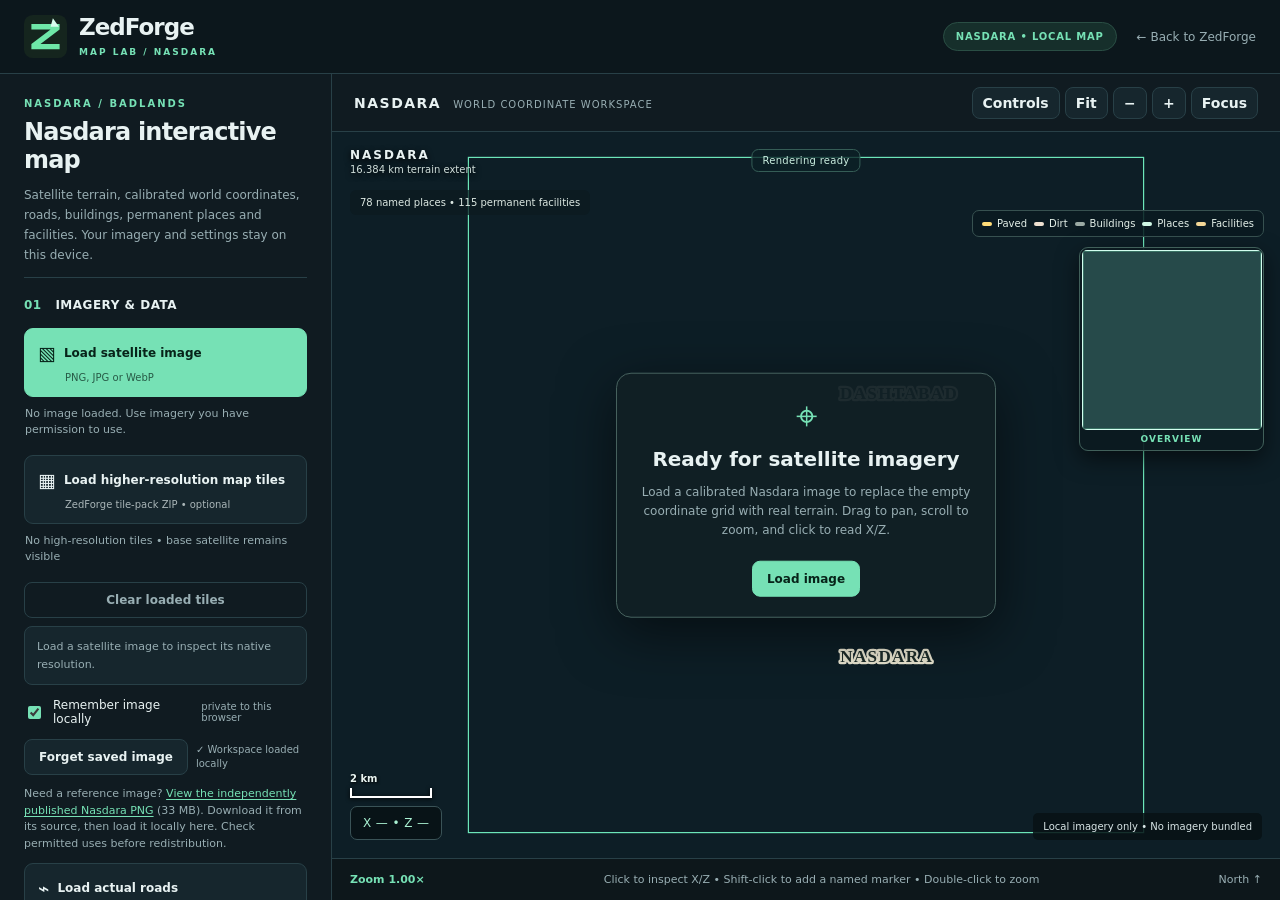
==== commit 78682082: "Add permanent Nasdara map facilities" ====
--- a/map-lab/index.html
+++ b/map-lab/index.html
@@ -15,17 +15,18 @@
 <script src="./vegetation.js" defer></script>
 <script src="./advanced.js" defer></script>
 <script src="./places.js" defer></script>
+<script src="./services.js" defer></script>
 <script src="./app.js" defer></script>
 </head>
 <body>
 <div class="shell">
 <header class="topbar">
  <div class="brand"><img src="../assets/logo.svg" alt=""><div><strong>ZedForge</strong><small>MAP LAB / NASDARA</small></div></div>
- <div class="topright"><span class="state-pill">EXPERIMENTAL • LOCAL ONLY</span><a href="../" class="backlink">← Back to ZedForge</a></div>
+ <div class="topright"><span class="state-pill">NASDARA • LOCAL MAP</span><a href="../" class="backlink">← Back to ZedForge</a></div>
 </header>
 <div class="workspace">
 <aside class="sidebar">
- <div class="head"><div class="eyebrow">NASDARA / BADLANDS</div><h1>Satellite map prototype</h1><p>Real terrain imagery, exact world coordinates, optional roads and event spawns. No paper map, no third-party tile scraping.</p></div>
+ <div class="head"><div class="eyebrow">NASDARA / BADLANDS</div><h1>Nasdara interactive map</h1><p>Satellite terrain, calibrated world coordinates, roads, buildings, permanent places and facilities. Your imagery and settings stay on this device.</p></div>
  <section class="group">
   <h2><span>01</span> Imagery & data</h2>
   <label class="file-button" for="image-file"><span>▧</span> Load satellite image <small>PNG, JPG or WebP</small></label>
@@ -57,9 +58,9 @@
   <input id="poi-file" type="file" accept=".csv,.json,.geojson,text/csv,application/json" hidden>
   <div class="data-state" id="poi-status">78 named Nasdara locations included • approximate 100 m grid positions</div>
   <p class="hint source-tip">Included: cities, towns, villages, industrial sites, airfield and military installations. Coordinates are grid-square centres (not exact doorways). <a class="reference-link" href="https://www.nasdaramap.com/guide" target="_blank" rel="noopener noreferrer">Location source</a></p>
-  <label class="file-button secondary" for="trees-file"><span>♣</span> Import actual vegetation points <small>CSV / GeoJSON with game X/Z positions</small></label>
+  <label class="file-button secondary" for="trees-file"><span>♣</span> Import additional tree positions <small>CSV / GeoJSON • optional game X/Z</small></label>
   <input id="trees-file" type="file" accept=".csv,.json,.geojson,text/csv,application/json" hidden>
-  <div class="data-state" id="trees-status">No tree-position dataset imported • colour enhancement still available</div>
+  <div class="data-state" id="trees-status">Pavement-tree positions detected automatically from compatible building data; full forest positions require terrain data.</div>
  </section>
  <section class="group">
   <h2><span>02</span> Layers</h2>
@@ -75,11 +76,19 @@
   <label class="toggle sub-toggle"><input id="show-villages" type="checkbox" checked> Villages</label>
   <label class="toggle sub-toggle"><input id="show-military" type="checkbox" checked> Military installations</label>
   <label class="toggle sub-toggle"><input id="show-industry" type="checkbox" checked> Industry and airfields</label>
-  <label class="toggle"><input id="show-trees" type="checkbox" checked> Verified trees <span>only if imported</span></label>
+  <div class="tool-divider"></div>
+  <label class="toggle"><input id="show-services" type="checkbox" checked> Permanent facilities <span>115 verified positions</span></label>
+  <label class="toggle sub-toggle"><input id="show-fuel" type="checkbox" checked> Fuel stations <span>22</span></label>
+  <label class="toggle sub-toggle"><input id="show-medical" type="checkbox" checked> Medical facilities <span>28</span></label>
+  <label class="toggle sub-toggle"><input id="show-emergency" type="checkbox" checked> Police and fire <span>30</span></label>
+  <label class="toggle sub-toggle"><input id="show-water-facilities" type="checkbox" checked> Water towers <span>28</span></label>
+  <label class="toggle sub-toggle"><input id="show-infrastructure" type="checkbox" checked> Repair and radio <span>7</span></label>
+  <p class="hint">Fixed buildings from the official Nasdara mission. Symbols appear as you zoom in. Fuel and potable water availability are not guaranteed.</p>
+  <label class="toggle"><input id="show-trees" type="checkbox" checked> Individual trees <span>auto-detect if available</span></label>
   <label class="field" for="event-filter" hidden>Event filter</label>
   <select id="event-filter" hidden><option value="all">All events</option></select>
   <label class="field" for="poi-search">Find a mapped location</label>
-  <input id="poi-search" type="search" placeholder="Town, airfield, military…" autocomplete="off">
+  <input id="poi-search" type="search" placeholder="Town, fuel, hospital, police…" autocomplete="off">
   <select id="poi-results" class="poi-results" size="4" aria-label="Matching map locations"></select>
   <div class="data-state" id="poi-search-status">78 permanent Nasdara locations ready • type to search</div>
   <label class="field" for="satellite-tone">Satellite appearance</label>
@@ -140,8 +149,9 @@
    <div class="map-corner"><strong>NASDARA</strong><span>16.384 km terrain extent</span></div>
    <div class="map-readout" id="cursor-readout">X — • Z —</div>
    <div class="map-credit" id="map-credit">Local imagery only • No imagery bundled</div>
+   <div id="service-tooltip" class="service-tooltip" hidden></div>
    <div class="frame-metrics" id="frame-metrics" aria-label="Map rendering performance">Rendering ready</div>
-   <div class="map-legend"><span><i class="legend-road"></i> Paved</span><span><i class="legend-dirt"></i> Dirt</span><span><i class="legend-building"></i> Buildings</span><span><i class="legend-city"></i> Places</span><span><i class="legend-military"></i> Military</span></div>
+   <div class="map-legend"><span><i class="legend-road"></i> Paved</span><span><i class="legend-dirt"></i> Dirt</span><span><i class="legend-building"></i> Buildings</span><span><i class="legend-city"></i> Places</span><span><i class="legend-service"></i> Facilities</span></div>
    <div class="scale-widget"><div id="scale-label">1 km</div><div id="scale-line"></div></div>
    <div id="overview-panel" class="overview-panel"><canvas id="overview-canvas" width="180" height="180" aria-label="Map overview navigator" title="Click to jump to a location"></canvas><span>OVERVIEW</span></div>
    <div id="map-layer-count" class="layer-info" role="status">Satellite image only • Load actual roads and buildings for detail</div>
--- a/map-lab/style.css
+++ b/map-lab/style.css
@@ -79,3 +79,14 @@
 .map-legend .legend-city{background:#d0f8e5}
 .map-legend .legend-military{background:#ffb998}
 label[hidden],select[hidden],div[hidden]{display:none!important}
+
+/* Permanent facilities: compact map symbols and hover information. */
+.map-legend .legend-service{background:#f4d797}
+.service-tooltip{
+ position:absolute;z-index:7;min-width:175px;max-width:275px;
+ padding:9px 11px;border:1px solid #60766e;border-radius:8px;
+ background:#0e2525f0;color:#f1f8ee;font-size:12px;line-height:1.45;
+ pointer-events:none;box-shadow:0 8px 24px #051212aa;
+}
+.service-tooltip[hidden]{display:none!important}
+#show-services,#show-fuel,#show-medical,#show-emergency,#show-water-facilities,#show-infrastructure{accent-color:var(--accent)}
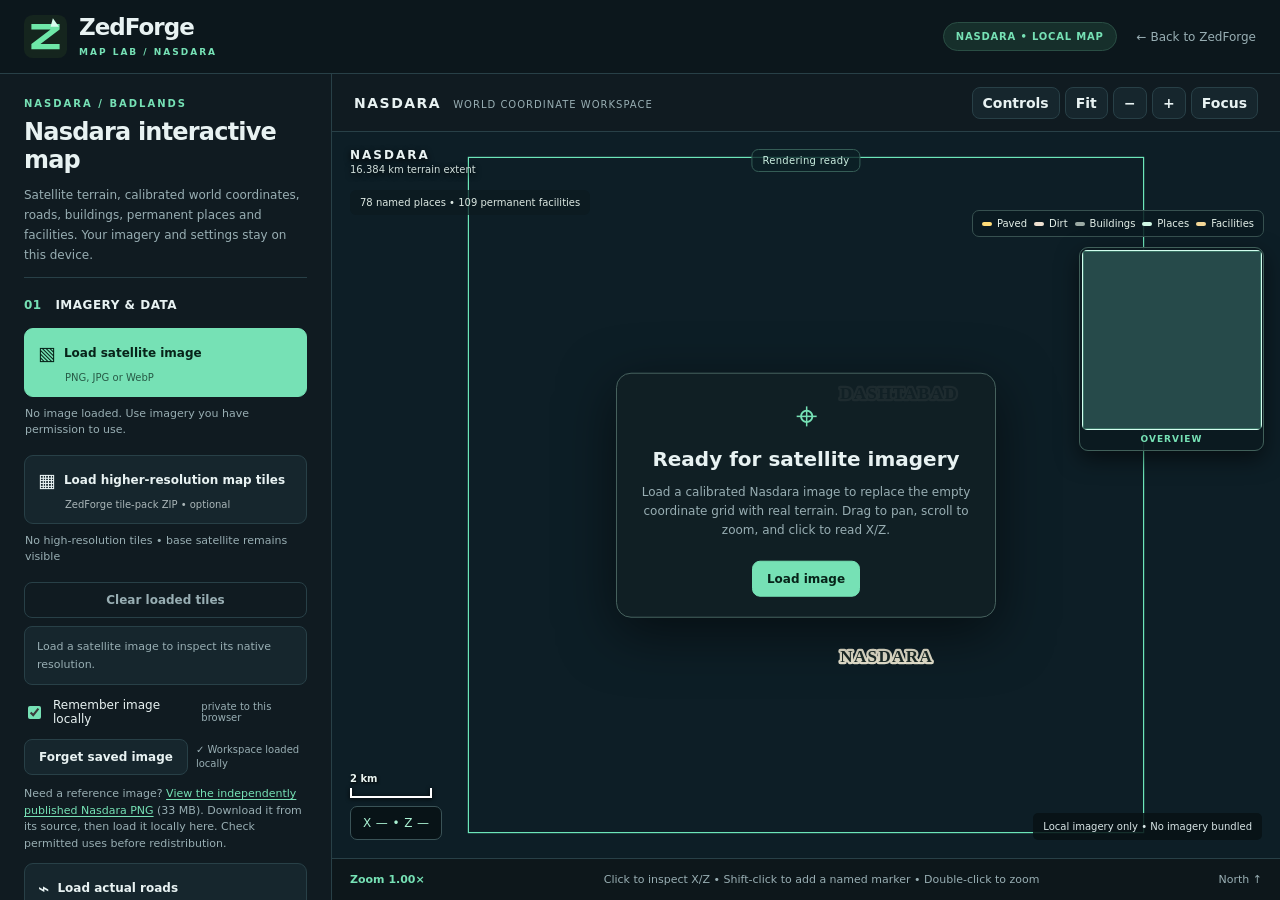
==== commit 8d0fd75f: "Remove predefined Nasdara repair pins" ====
--- a/map-lab/index.html
+++ b/map-lab/index.html
@@ -77,12 +77,12 @@
   <label class="toggle sub-toggle"><input id="show-military" type="checkbox" checked> Military installations</label>
   <label class="toggle sub-toggle"><input id="show-industry" type="checkbox" checked> Industry and airfields</label>
   <div class="tool-divider"></div>
-  <label class="toggle"><input id="show-services" type="checkbox" checked> Permanent facilities <span>115 verified positions</span></label>
+  <label class="toggle"><input id="show-services" type="checkbox" checked> Permanent facilities <span>109 verified positions</span></label>
   <label class="toggle sub-toggle"><input id="show-fuel" type="checkbox" checked> Fuel stations <span>22</span></label>
   <label class="toggle sub-toggle"><input id="show-medical" type="checkbox" checked> Medical facilities <span>28</span></label>
   <label class="toggle sub-toggle"><input id="show-emergency" type="checkbox" checked> Police and fire <span>30</span></label>
   <label class="toggle sub-toggle"><input id="show-water-facilities" type="checkbox" checked> Water towers <span>28</span></label>
-  <label class="toggle sub-toggle"><input id="show-infrastructure" type="checkbox" checked> Repair and radio <span>7</span></label>
+  <label class="toggle sub-toggle"><input id="show-infrastructure" type="checkbox" checked> Radio building <span>1</span></label>
   <p class="hint">Fixed buildings from the official Nasdara mission. Symbols appear as you zoom in. Fuel and potable water availability are not guaranteed.</p>
   <label class="toggle"><input id="show-trees" type="checkbox" checked> Individual trees <span>auto-detect if available</span></label>
   <label class="field" for="event-filter" hidden>Event filter</label>
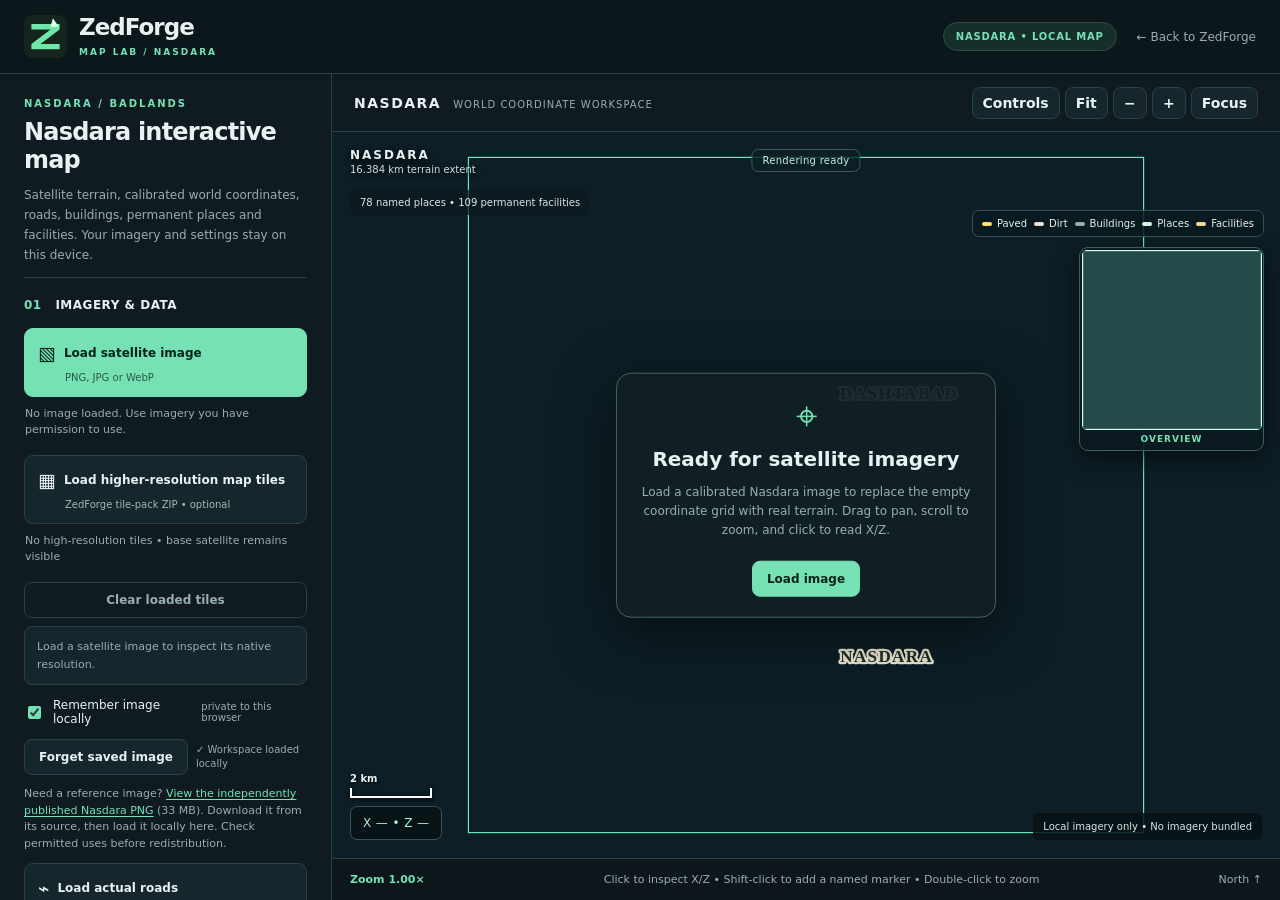
==== commit e892a0d5: "Audit Nasdara map coordinate accuracy" ====
--- a/map-lab/index.html
+++ b/map-lab/index.html
@@ -16,6 +16,7 @@
 <script src="./advanced.js" defer></script>
 <script src="./places.js" defer></script>
 <script src="./services.js" defer></script>
+<script src="./accuracy.js" defer></script>
 <script src="./app.js" defer></script>
 </head>
 <body>
@@ -91,6 +92,8 @@
   <input id="poi-search" type="search" placeholder="Town, fuel, hospital, police…" autocomplete="off">
   <select id="poi-results" class="poi-results" size="4" aria-label="Matching map locations"></select>
   <div class="data-state" id="poi-search-status">78 permanent Nasdara locations ready • type to search</div>
+  <div class="data-state accuracy-panel" id="location-quality" role="status">78 place labels use approximate 100 m grid centres; 109 building locations use official mission coordinates.</div>
+  <label class="toggle sub-toggle"><input id="show-accuracy-bounds" type="checkbox" checked> Highlight selected 100 m map square <span>approximate labels only</span></label>
   <label class="field" for="satellite-tone">Satellite appearance</label>
   <select id="satellite-tone"><option value="natural">Natural colours</option><option value="vivid">Enhanced detail</option><option value="lowlight">Darkened tactical</option></select>
   <label class="field" for="overlay-alpha">Overlay strength <output id="overlay-alpha-value">85%</output></label>
@@ -113,6 +116,10 @@
   <div class="button-row"><button id="update-marker" class="secondary" disabled>Update selected marker</button></div>
   <div class="button-row"><button id="copy-coords" class="secondary">Copy X/Z</button><button id="export-markers" class="secondary">Export CSV</button></div>
   <div class="button-row"><button id="clear-markers" class="subtle">Clear markers</button></div>
+  <div class="tool-divider"></div>
+  <div class="section-label">LOCATION SOURCE AUDIT</div>
+  <p class="hint">Export the built-in and imported coordinates with their source and precision. A grid-square centre is not an exact building entrance.</p>
+  <div class="button-row"><button id="export-accuracy" class="secondary">Export location accuracy CSV</button></div>
   <div class="tool-divider"></div>
   <div class="section-label">DISTANCE MEASUREMENT</div>
   <div class="button-row"><button id="measure-toggle" class="secondary">Measure distance</button><button id="measure-reset" class="secondary">Clear measurement</button></div>
--- a/map-lab/style.css
+++ b/map-lab/style.css
@@ -90,3 +90,8 @@
 }
 .service-tooltip[hidden]{display:none!important}
 #show-services,#show-fuel,#show-medical,#show-emergency,#show-water-facilities,#show-infrastructure{accent-color:var(--accent)}
+
+/* Coordinate provenance and approximate place-name uncertainty, v0.6.0. */
+.accuracy-panel{margin-top:8px;padding:10px 12px;border:1px solid #5d5540;border-left:3px solid #f1c27d;border-radius:7px;background:#29271f;color:#f5e6c9;line-height:1.55}
+#show-accuracy-bounds{accent-color:#f1c27d}
+#export-accuracy{border-color:#746445;color:#f5dfb0}
